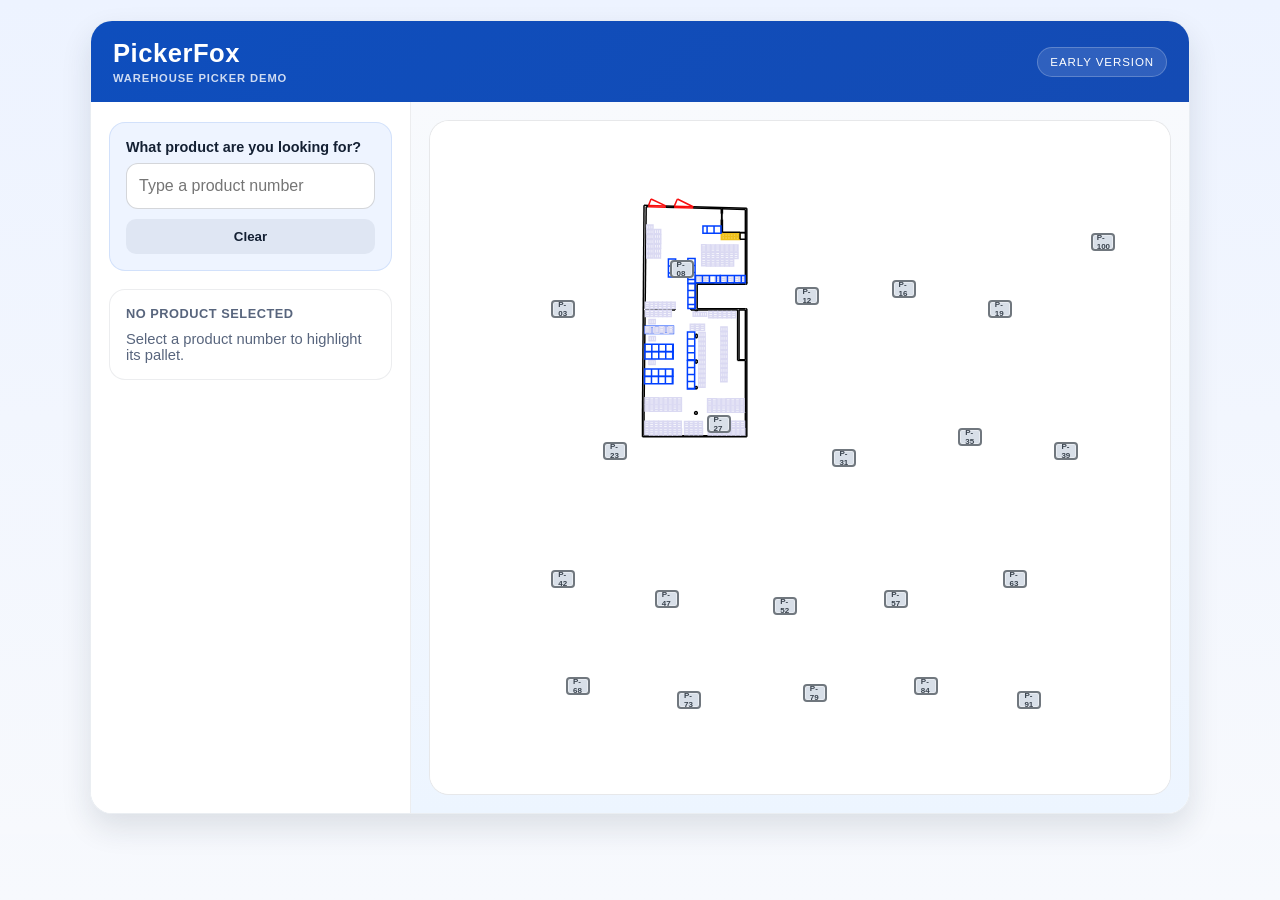
==== index.html @ 4b5cae8e "Create a simple responsive PickerFox warehouse picker demo app with a product lookup and red-highlig" ====
<!DOCTYPE html>
<html lang="en">
  <head>
    <meta charset="UTF-8" />
    <meta name="viewport" content="width=device-width, initial-scale=1.0" />
    <title>PickerFox Demo</title>
    <style>
      :root {
        --bg: #f3f6fb;
        --panel: #ffffff;
        --panel-soft: #eef4ff;
        --text: #142033;
        --muted: #58657d;
        --primary: #0f5bd8;
        --primary-soft: rgba(15, 91, 216, 0.12);
        --danger: #e53935;
        --danger-soft: rgba(229, 57, 53, 0.16);
        --neutral: #dfe6f3;
        --shadow: 0 14px 30px rgba(28, 39, 58, 0.12);
      }

      * { box-sizing: border-box; }

      html, body {
        margin: 0;
        min-height: 100%;
        font-family: Arial, Helvetica, sans-serif;
        background: linear-gradient(180deg, #edf3ff 0%, #f7f9fd 100%);
        color: var(--text);
      }

      body {
        display: flex;
        justify-content: center;
        padding: 20px;
      }

      .app {
        width: min(1100px, 100%);
        background: rgba(255,255,255,0.75);
        backdrop-filter: blur(6px);
        border: 1px solid rgba(21, 49, 87, 0.08);
        border-radius: 22px;
        box-shadow: var(--shadow);
        overflow: hidden;
      }

      .topbar {
        display: flex;
        justify-content: space-between;
        align-items: center;
        gap: 16px;
        padding: 18px 22px;
        background: linear-gradient(135deg, #0e4ebd 0%, #144bb4 100%);
        color: #fff;
      }

      .brand {
        font-size: clamp(1.15rem, 2vw, 1.8rem);
        font-weight: 700;
        letter-spacing: 0.02em;
      }

      .brand small {
        display: block;
        font-size: 0.7rem;
        color: rgba(255,255,255,0.8);
        letter-spacing: 0.08em;
        text-transform: uppercase;
        margin-top: 4px;
      }

      .demo-label {
        padding: 8px 12px;
        border-radius: 999px;
        background: rgba(255,255,255,0.12);
        border: 1px solid rgba(255,255,255,0.22);
        font-size: 0.72rem;
        letter-spacing: 0.08em;
        text-transform: uppercase;
      }

      .content {
        display: grid;
        grid-template-columns: 320px minmax(0, 1fr);
      }

      .sidebar {
        background: var(--panel);
        padding: 20px 18px;
        border-right: 1px solid rgba(20, 32, 51, 0.08);
      }

      .search-card {
        background: var(--panel-soft);
        border: 1px solid rgba(15, 91, 216, 0.12);
        border-radius: 16px;
        padding: 16px;
      }

      label {
        display: block;
        font-size: 0.9rem;
        font-weight: 700;
        margin-bottom: 8px;
        color: var(--text);
      }

      .input-wrap {
        display: flex;
        flex-direction: column;
        gap: 10px;
      }

      input, select {
        width: 100%;
        min-height: 46px;
        border-radius: 12px;
        border: 1px solid rgba(20, 32, 51, 0.18);
        padding: 10px 12px;
        font-size: 1rem;
        color: var(--text);
        background: #fff;
      }

      input:focus, select:focus {
        outline: 3px solid rgba(15, 91, 216, 0.18);
        border-color: var(--primary);
      }

      .clear-btn {
        appearance: none;
        border: none;
        background: var(--neutral);
        color: var(--text);
        padding: 10px 14px;
        font-weight: 700;
        border-radius: 10px;
        cursor: pointer;
      }

      .result-card {
        margin-top: 18px;
        background: var(--panel);
        border: 1px solid rgba(20, 32, 51, 0.08);
        border-radius: 16px;
        padding: 16px;
      }

      .status {
        font-size: 0.8rem;
        font-weight: 700;
        color: var(--muted);
        letter-spacing: 0.04em;
        text-transform: uppercase;
      }

      .result {
        margin-top: 10px;
        display: grid;
        gap: 8px;
      }

      .result strong {
        font-size: 1.5rem;
      }

      .result .meta {
        color: var(--muted);
        font-size: 0.92rem;
      }

      .result.not-found {
        background: var(--danger-soft);
        border: 1px solid rgba(229,57,53,0.18);
        border-radius: 12px;
        padding: 12px 14px;
      }

      .map-panel {
        background: linear-gradient(180deg, #f8fafd 0%, #edf5ff 100%);
        padding: 18px;
      }

      .map-shell {
        position: relative;
        width: 100%;
        height: min(75vh, 760px);
        border-radius: 20px;
        overflow: hidden;
        border: 1px solid rgba(20, 32, 51, 0.1);
        background: #fff;
      }

      .map-shell img {
        display: block;
        width: 100%;
        height: 100%;
        object-fit: contain;
        background: #fff;
      }

      .pallet-layer {
        position: absolute;
        inset: 0;
      }

      .pallet {
        position: absolute;
        width: 24px;
        height: 18px;
        border-radius: 4px;
        border: 2px solid rgba(44, 50, 58, 0.6);
        background: #d8dfe8;
        transform: translate(-50%, -50%);
        box-shadow: inset 0 0 0 1px rgba(255,255,255,0.4);
        transition: transform 0.15s ease, background 0.15s ease, box-shadow 0.15s ease;
      }

      .pallet::after {
        content: attr(data-code);
        position: absolute;
        left: 50%;
        top: 50%;
        transform: translate(-50%, -50%);
        font-size: 8px;
        font-weight: 700;
        color: rgba(18, 27, 39, 0.8);
      }

      .pallet.selected {
        background: var(--danger);
        border-color: rgba(102, 14, 13, 0.9);
        box-shadow: 0 0 0 5px rgba(229,57,53,0.18), 0 0 18px rgba(229,57,53,0.56);
        transform: translate(-50%, -50%) scale(1.22);
      }

      .pallet.selected::after {
        color: #fff;
      }

      @media (max-width: 820px) {
        .content {
          grid-template-columns: 1fr;
        }

        .sidebar {
          border-right: none;
          border-bottom: 1px solid rgba(20, 32, 51, 0.08);
        }

        .map-shell {
          height: 62vh;
        }
      }
    </style>
  </head>
  <body>
    <div class="app">
      <div class="topbar">
        <div class="brand">
          PickerFox
          <small>Warehouse picker demo</small>
        </div>
        <div class="demo-label">Early version</div>
      </div>

      <div class="content">
        <aside class="sidebar">
          <div class="search-card">
            <label for="productInput">What product are you looking for?</label>
            <div class="input-wrap">
              <input
                id="productInput"
                type="number"
                min="0"
                max="100"
                step="1"
                placeholder="Type a product number"
                list="productOptions"
              />
              <datalist id="productOptions"></datalist>
              <button class="clear-btn" id="clearBtn" type="button">Clear</button>
            </div>
          </div>

          <div class="result-card">
            <div id="status" class="status">No product selected</div>
            <div id="result" class="result">
              <div class="meta">Select a product number to highlight its pallet.</div>
            </div>
          </div>
        </aside>

        <main class="map-panel">
          <div class="map-shell">
            <img src="./floorplan_racks_pallets.svg" alt="Warehouse floorplan" />
            <div id="palletLayer" class="pallet-layer" aria-live="polite"></div>
          </div>
        </main>
      </div>
    </div>

    <script>
      const maxProductNumber = 100;
      const productMap = [
        { product: 3, pallet: 'P-03', x: 18, y: 28 },
        { product: 8, pallet: 'P-08', x: 34, y: 22 },
        { product: 12, pallet: 'P-12', x: 51, y: 26 },
        { product: 16, pallet: 'P-16', x: 64, y: 25 },
        { product: 19, pallet: 'P-19', x: 77, y: 28 },
        { product: 23, pallet: 'P-23', x: 25, y: 49 },
        { product: 27, pallet: 'P-27', x: 39, y: 45 },
        { product: 31, pallet: 'P-31', x: 56, y: 50 },
        { product: 35, pallet: 'P-35', x: 73, y: 47 },
        { product: 39, pallet: 'P-39', x: 86, y: 49 },
        { product: 42, pallet: 'P-42', x: 18, y: 68 },
        { product: 47, pallet: 'P-47', x: 32, y: 71 },
        { product: 52, pallet: 'P-52', x: 48, y: 72 },
        { product: 57, pallet: 'P-57', x: 63, y: 71 },
        { product: 63, pallet: 'P-63', x: 79, y: 68 },
        { product: 68, pallet: 'P-68', x: 20, y: 84 },
        { product: 73, pallet: 'P-73', x: 35, y: 86 },
        { product: 79, pallet: 'P-79', x: 52, y: 85 },
        { product: 84, pallet: 'P-84', x: 67, y: 84 },
        { product: 91, pallet: 'P-91', x: 81, y: 86 },
        { product: 100, pallet: 'P-100', x: 91, y: 18 }
      ];

      const productLookup = new Map(productMap.map(item => [item.product, item]));

      const input = document.getElementById('productInput');
      const datalist = document.getElementById('productOptions');
      const result = document.getElementById('result');
      const status = document.getElementById('status');
      const palletLayer = document.getElementById('palletLayer');
      const clearBtn = document.getElementById('clearBtn');

      function buildDatalist() {
        for (let i = 0; i <= maxProductNumber; i++) {
          const option = document.createElement('option');
          option.value = String(i);
          datalist.appendChild(option);
        }
      }

      function createPalletMarkers() {
        productMap.forEach((entry) => {
          const marker = document.createElement('div');
          marker.className = 'pallet';
          marker.dataset.code = entry.pallet;
          marker.style.left = `${entry.x}%`;
          marker.style.top = `${entry.y}%`;
          marker.dataset.product = String(entry.product);
          marker.title = `Product ${entry.product} / Pallet ${entry.pallet}`;
          palletLayer.appendChild(marker);
        });
      }

      function setSelection(productNumber) {
        const markers = [...document.querySelectorAll('.pallet')];
        const selected = markers.find((marker) => Number(marker.dataset.product) === Number(productNumber));

        markers.forEach((marker) => marker.classList.remove('selected'));

        if (!selected) {
          status.textContent = 'No match found';
          result.className = 'result not-found';
          result.innerHTML = `
            <div><strong>Product ${productNumber}</strong></div>
            <div class="meta">No pallet is assigned to this product in the demo.</div>
          `;
          return;
        }

        selected.classList.add('selected');

        const item = productLookup.get(Number(productNumber));
        status.textContent = 'Product found';
        result.className = 'result';
        result.innerHTML = `
          <div><strong>${item.product}</strong></div>
          <div class="meta">Pallet: ${item.pallet}</div>
          <div class="meta">Location: highlighted on the floorplan</div>
        `;
      }

      function handleSearch() {
        const value = Number(input.value);
        if (!Number.isInteger(value) || value < 0 || value > maxProductNumber) {
          status.textContent = 'No product selected';
          result.className = 'result';
          result.innerHTML = '<div class="meta">Select a product number to highlight its pallet.</div>';
          return;
        }
        setSelection(value);
      }

      input.addEventListener('change', handleSearch);
      input.addEventListener('input', () => {
        if (input.value === '') {
          status.textContent = 'No product selected';
          result.className = 'result';
          result.innerHTML = '<div class="meta">Select a product number to highlight its pallet.</div>';
          document.querySelectorAll('.pallet').forEach((el) => el.classList.remove('selected'));
        }
      });

      clearBtn.addEventListener('click', () => {
        input.value = '';
        document.querySelectorAll('.pallet').forEach((el) => el.classList.remove('selected'));
        status.textContent = 'No product selected';
        result.className = 'result';
        result.innerHTML = '<div class="meta">Select a product number to highlight its pallet.</div>';
      });

      buildDatalist();
      createPalletMarkers();
    </script>
  </body>
</html>
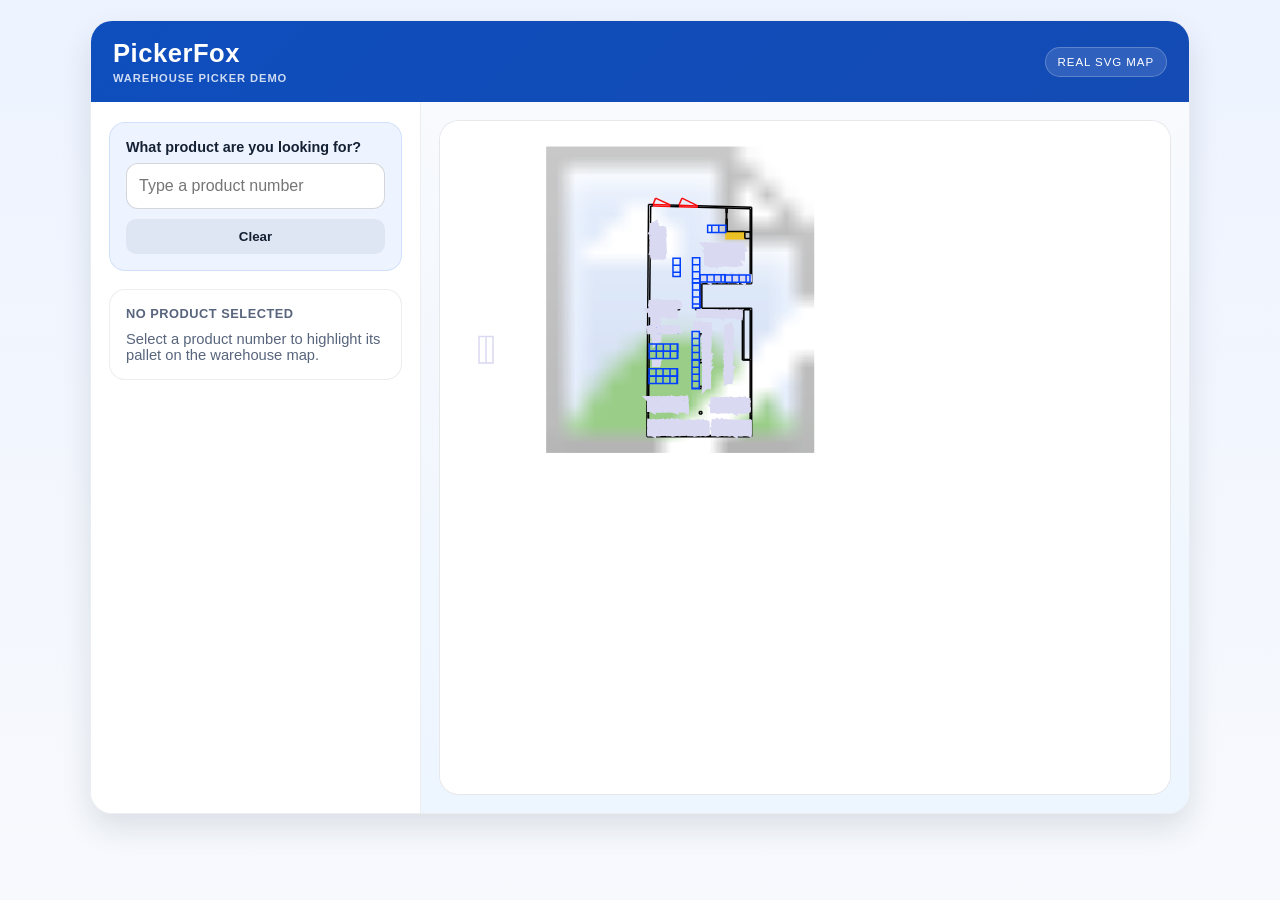
==== commit f72e2f2d: "Improve PickerFox demo to highlight actual SVG pallet objects instead of fake overlay markers" ====
--- a/index.html
+++ b/index.html
@@ -82,7 +82,7 @@
 
       .content {
         display: grid;
-        grid-template-columns: 320px minmax(0, 1fr);
+        grid-template-columns: 330px minmax(0, 1fr);
       }
 
       .sidebar {
@@ -192,51 +192,17 @@
         background: #fff;
       }
 
-      .map-shell img {
+      #warehouseSvg {
         display: block;
         width: 100%;
         height: 100%;
-        object-fit: contain;
         background: #fff;
       }
 
-      .pallet-layer {
-        position: absolute;
-        inset: 0;
-      }
-
-      .pallet {
-        position: absolute;
-        width: 24px;
-        height: 18px;
-        border-radius: 4px;
-        border: 2px solid rgba(44, 50, 58, 0.6);
-        background: #d8dfe8;
-        transform: translate(-50%, -50%);
-        box-shadow: inset 0 0 0 1px rgba(255,255,255,0.4);
-        transition: transform 0.15s ease, background 0.15s ease, box-shadow 0.15s ease;
-      }
-
-      .pallet::after {
-        content: attr(data-code);
-        position: absolute;
-        left: 50%;
-        top: 50%;
-        transform: translate(-50%, -50%);
-        font-size: 8px;
-        font-weight: 700;
-        color: rgba(18, 27, 39, 0.8);
-      }
-
-      .pallet.selected {
-        background: var(--danger);
-        border-color: rgba(102, 14, 13, 0.9);
-        box-shadow: 0 0 0 5px rgba(229,57,53,0.18), 0 0 18px rgba(229,57,53,0.56);
-        transform: translate(-50%, -50%) scale(1.22);
-      }
-
-      .pallet.selected::after {
-        color: #fff;
+      .map-shell svg {
+        display: block;
+        width: 100%;
+        height: 100%;
       }
 
       @media (max-width: 820px) {
@@ -262,7 +228,7 @@
           PickerFox
           <small>Warehouse picker demo</small>
         </div>
-        <div class="demo-label">Early version</div>
+        <div class="demo-label">Real SVG map</div>
       </div>
 
       <div class="content">
@@ -273,7 +239,7 @@
               <input
                 id="productInput"
                 type="number"
-                min="0"
+                min="1"
                 max="100"
                 step="1"
                 placeholder="Type a product number"
@@ -287,83 +253,88 @@
           <div class="result-card">
             <div id="status" class="status">No product selected</div>
             <div id="result" class="result">
-              <div class="meta">Select a product number to highlight its pallet.</div>
+              <div class="meta">Select a product number to highlight its pallet on the warehouse map.</div>
             </div>
           </div>
         </aside>
 
         <main class="map-panel">
           <div class="map-shell">
-            <img src="./floorplan_racks_pallets.svg" alt="Warehouse floorplan" />
-            <div id="palletLayer" class="pallet-layer" aria-live="polite"></div>
+            <object id="warehouseSvg" data="./floorplan_racks_pallets.svg" type="image/svg+xml" title="Warehouse floorplan"></object>
           </div>
         </main>
       </div>
     </div>
 
     <script>
-      const maxProductNumber = 100;
-      const productMap = [
-        { product: 3, pallet: 'P-03', x: 18, y: 28 },
-        { product: 8, pallet: 'P-08', x: 34, y: 22 },
-        { product: 12, pallet: 'P-12', x: 51, y: 26 },
-        { product: 16, pallet: 'P-16', x: 64, y: 25 },
-        { product: 19, pallet: 'P-19', x: 77, y: 28 },
-        { product: 23, pallet: 'P-23', x: 25, y: 49 },
-        { product: 27, pallet: 'P-27', x: 39, y: 45 },
-        { product: 31, pallet: 'P-31', x: 56, y: 50 },
-        { product: 35, pallet: 'P-35', x: 73, y: 47 },
-        { product: 39, pallet: 'P-39', x: 86, y: 49 },
-        { product: 42, pallet: 'P-42', x: 18, y: 68 },
-        { product: 47, pallet: 'P-47', x: 32, y: 71 },
-        { product: 52, pallet: 'P-52', x: 48, y: 72 },
-        { product: 57, pallet: 'P-57', x: 63, y: 71 },
-        { product: 63, pallet: 'P-63', x: 79, y: 68 },
-        { product: 68, pallet: 'P-68', x: 20, y: 84 },
-        { product: 73, pallet: 'P-73', x: 35, y: 86 },
-        { product: 79, pallet: 'P-79', x: 52, y: 85 },
-        { product: 84, pallet: 'P-84', x: 67, y: 84 },
-        { product: 91, pallet: 'P-91', x: 81, y: 86 },
-        { product: 100, pallet: 'P-100', x: 91, y: 18 }
-      ];
-
-      const productLookup = new Map(productMap.map(item => [item.product, item]));
-
+      const svgNS = 'http://www.w3.org/2000/svg';
       const input = document.getElementById('productInput');
       const datalist = document.getElementById('productOptions');
       const result = document.getElementById('result');
       const status = document.getElementById('status');
-      const palletLayer = document.getElementById('palletLayer');
       const clearBtn = document.getElementById('clearBtn');
+      const warehouseSvg = document.getElementById('warehouseSvg');
+
+      const catalog = [
+        { product: 3, sku: 'SKU-003', location: 'A-03' },
+        { product: 8, sku: 'SKU-008', location: 'A-08' },
+        { product: 12, sku: 'SKU-012', location: 'B-12' },
+        { product: 16, sku: 'SKU-016', location: 'B-16' },
+        { product: 19, sku: 'SKU-019', location: 'C-19' },
+        { product: 23, sku: 'SKU-023', location: 'C-23' },
+        { product: 27, sku: 'SKU-027', location: 'D-27' },
+        { product: 31, sku: 'SKU-031', location: 'D-31' },
+        { product: 35, sku: 'SKU-035', location: 'E-35' },
+        { product: 39, sku: 'SKU-039', location: 'E-39' },
+        { product: 42, sku: 'SKU-042', location: 'F-42' },
+        { product: 47, sku: 'SKU-047', location: 'F-47' },
+        { product: 52, sku: 'SKU-052', location: 'G-52' },
+        { product: 57, sku: 'SKU-057', location: 'G-57' },
+        { product: 63, sku: 'SKU-063', location: 'H-63' },
+        { product: 68, sku: 'SKU-068', location: 'H-68' },
+        { product: 73, sku: 'SKU-073', location: 'I-73' },
+        { product: 79, sku: 'SKU-079', location: 'I-79' },
+        { product: 84, sku: 'SKU-084', location: 'J-84' },
+        { product: 91, sku: 'SKU-091', location: 'J-91' }
+      ];
+
+      const productLookup = new Map(catalog.map(item => [item.product, item]));
+      let palletGroups = [];
 
       function buildDatalist() {
-        for (let i = 0; i <= maxProductNumber; i++) {
+        datalist.innerHTML = '';
+        for (let i = 1; i <= 100; i += 1) {
           const option = document.createElement('option');
           option.value = String(i);
           datalist.appendChild(option);
         }
       }
 
-      function createPalletMarkers() {
-        productMap.forEach((entry) => {
-          const marker = document.createElement('div');
-          marker.className = 'pallet';
-          marker.dataset.code = entry.pallet;
-          marker.style.left = `${entry.x}%`;
-          marker.style.top = `${entry.y}%`;
-          marker.dataset.product = String(entry.product);
-          marker.title = `Product ${entry.product} / Pallet ${entry.pallet}`;
-          palletLayer.appendChild(marker);
+      function resetSelectionVisuals() {
+        palletGroups.forEach((group) => {
+          const label = group.querySelector('text[data-pickerfox-label]');
+
+          group.style.filter = '';
+          group.style.opacity = '1';
+          group.setAttribute('stroke', group.dataset.originalStroke || '#dad9f2');
+          group.setAttribute('stroke-width', group.dataset.originalStrokeWidth || '1.5');
+          group.setAttribute('fill', group.dataset.originalFill || 'none');
+
+          if (label) {
+            label.setAttribute('fill', '#2e3a4f');
+            label.setAttribute('font-size', '0.28');
+          }
         });
       }
 
-      function setSelection(productNumber) {
-        const markers = [...document.querySelectorAll('.pallet')];
-        const selected = markers.find((marker) => Number(marker.dataset.product) === Number(productNumber));
-
-        markers.forEach((marker) => marker.classList.remove('selected'));
-
-        if (!selected) {
+      function setSelectedProduct(productNumber) {
+        const selectedGroup = palletGroups.find(
+          (group) => Number(group.dataset.pickerfoxProduct) === Number(productNumber)
+        );
+
+        resetSelectionVisuals();
+
+        if (!selectedGroup) {
           status.textContent = 'No match found';
           result.className = 'result not-found';
           result.innerHTML = `
@@ -373,49 +344,107 @@
           return;
         }
 
-        selected.classList.add('selected');
-
         const item = productLookup.get(Number(productNumber));
+
+        palletGroups.forEach((group) => {
+          const isMatch = group === selectedGroup;
+          const label = group.querySelector('text[data-pickerfox-label]');
+
+          group.style.filter = isMatch ? 'drop-shadow(0 0 12px rgba(229,57,53,0.85)) saturate(1.4)' : 'grayscale(0.2) opacity(0.4)';
+          group.style.opacity = isMatch ? '1' : '0.4';
+          group.setAttribute('stroke', isMatch ? '#d62828' : (group.dataset.originalStroke || '#dad9f2'));
+          group.setAttribute('stroke-width', isMatch ? '3' : (group.dataset.originalStrokeWidth || '1.5'));
+          group.setAttribute('fill', isMatch ? 'rgba(229,57,53,0.42)' : (group.dataset.originalFill || 'none'));
+
+          if (label) {
+            label.setAttribute('fill', isMatch ? '#ffffff' : '#2e3a4f');
+            label.setAttribute('font-size', isMatch ? '0.3' : '0.28');
+          }
+        });
+
         status.textContent = 'Product found';
         result.className = 'result';
         result.innerHTML = `
           <div><strong>${item.product}</strong></div>
-          <div class="meta">Pallet: ${item.pallet}</div>
-          <div class="meta">Location: highlighted on the floorplan</div>
+          <div class="meta">SKU: ${item.sku}</div>
+          <div class="meta">Location: ${item.location}</div>
+          <div class="meta">Pallet highlighted on the warehouse floorplan.</div>
         `;
+      }
+
+      function attachProductData() {
+        const svgDoc = warehouseSvg.contentDocument;
+        if (!svgDoc) return;
+
+        const groups = Array.from(svgDoc.querySelectorAll('g[data-symbol="pallet"]'));
+
+        groups.forEach((group, index) => {
+          const item = catalog[index % catalog.length];
+
+          group.dataset.pickerfoxProduct = String(item.product);
+          group.dataset.pickerfoxSku = item.sku;
+          group.dataset.pickerfoxLocation = item.location;
+          group.dataset.originalStroke = group.getAttribute('stroke') || '#dad9f2';
+          group.dataset.originalStrokeWidth = group.getAttribute('stroke-width') || '1.5';
+          group.dataset.originalFill = group.getAttribute('fill') || 'none';
+
+          const existingLabel = group.querySelector('text[data-pickerfox-label]');
+          if (existingLabel) existingLabel.remove();
+
+          const text = document.createElementNS(svgNS, 'text');
+          text.setAttribute('data-pickerfox-label', 'true');
+          text.setAttribute('x', '0.6');
+          text.setAttribute('y', '0.48');
+          text.setAttribute('text-anchor', 'middle');
+          text.setAttribute('font-size', '0.28');
+          text.setAttribute('font-family', 'Arial, sans-serif');
+          text.setAttribute('font-weight', '700');
+          text.setAttribute('fill', '#2e3a4f');
+          text.textContent = String(item.product);
+          group.appendChild(text);
+        });
+
+        palletGroups = groups;
       }
 
       function handleSearch() {
         const value = Number(input.value);
-        if (!Number.isInteger(value) || value < 0 || value > maxProductNumber) {
+
+        if (!Number.isInteger(value) || value < 1 || value > 100) {
           status.textContent = 'No product selected';
           result.className = 'result';
-          result.innerHTML = '<div class="meta">Select a product number to highlight its pallet.</div>';
+          result.innerHTML = '<div class="meta">Select a product number to highlight its pallet on the map.</div>';
+          resetSelectionVisuals();
           return;
         }
-        setSelection(value);
-      }
+
+        setSelectedProduct(value);
+      }
+
+      warehouseSvg.addEventListener('load', () => {
+        attachProductData();
+        buildDatalist();
+      });
 
       input.addEventListener('change', handleSearch);
       input.addEventListener('input', () => {
         if (input.value === '') {
           status.textContent = 'No product selected';
           result.className = 'result';
-          result.innerHTML = '<div class="meta">Select a product number to highlight its pallet.</div>';
-          document.querySelectorAll('.pallet').forEach((el) => el.classList.remove('selected'));
+          result.innerHTML = '<div class="meta">Select a product number to highlight its pallet on the map.</div>';
+          resetSelectionVisuals();
         }
       });
 
       clearBtn.addEventListener('click', () => {
         input.value = '';
-        document.querySelectorAll('.pallet').forEach((el) => el.classList.remove('selected'));
+        resetSelectionVisuals();
         status.textContent = 'No product selected';
         result.className = 'result';
-        result.innerHTML = '<div class="meta">Select a product number to highlight its pallet.</div>';
+        result.innerHTML = '<div class="meta">Select a product number to highlight its pallet on the map.</div>';
       });
 
       buildDatalist();
-      createPalletMarkers();
     </script>
   </body>
 </html>
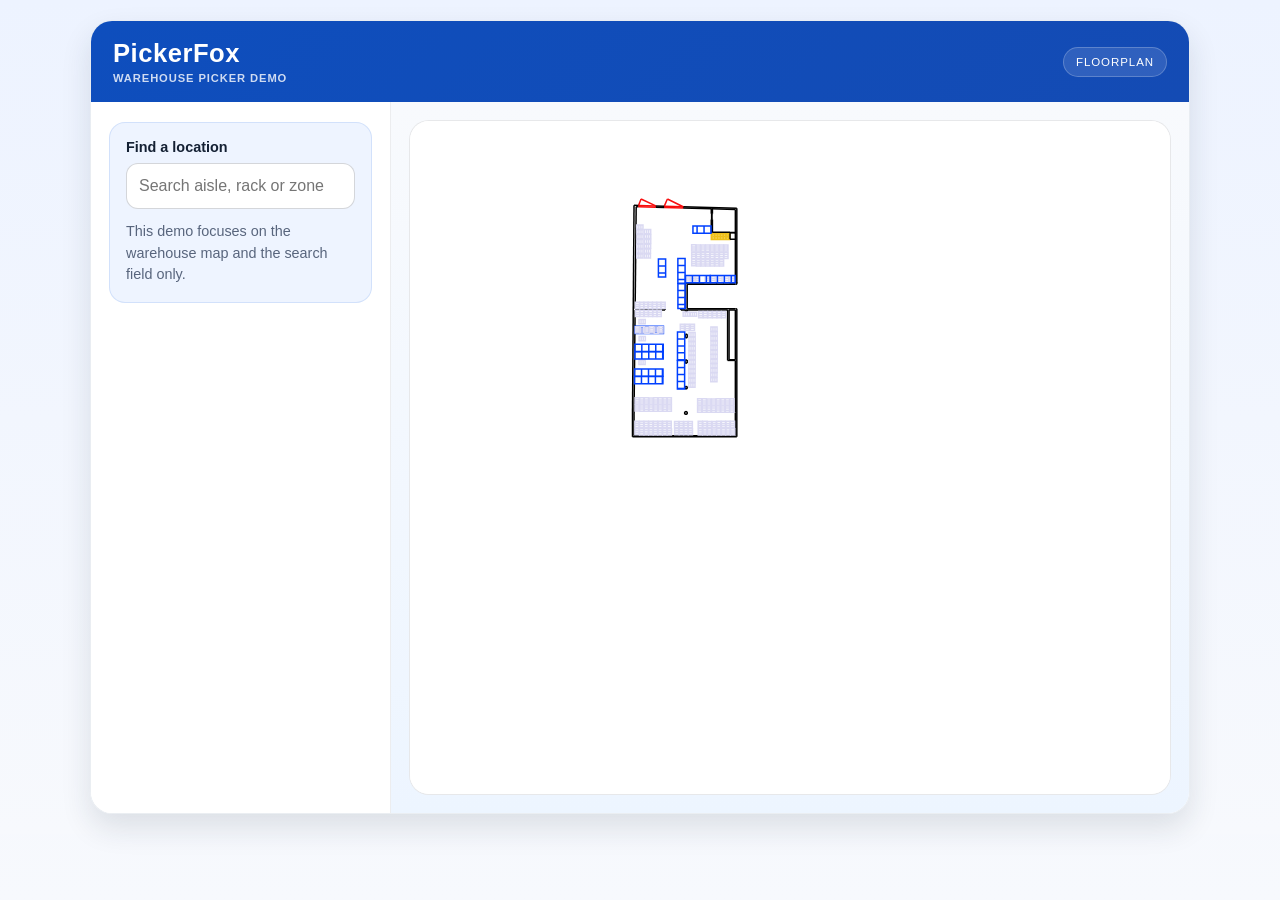
==== commit dcf029a3: "Revert demo to a plain floorplan + search field without product overlays" ====
--- a/index.html
+++ b/index.html
@@ -12,9 +12,7 @@
         --text: #142033;
         --muted: #58657d;
         --primary: #0f5bd8;
-        --primary-soft: rgba(15, 91, 216, 0.12);
         --danger: #e53935;
-        --danger-soft: rgba(229, 57, 53, 0.16);
         --neutral: #dfe6f3;
         --shadow: 0 14px 30px rgba(28, 39, 58, 0.12);
       }
@@ -82,7 +80,7 @@
 
       .content {
         display: grid;
-        grid-template-columns: 330px minmax(0, 1fr);
+        grid-template-columns: 300px minmax(0, 1fr);
       }
 
       .sidebar {
@@ -106,13 +104,7 @@
         color: var(--text);
       }
 
-      .input-wrap {
-        display: flex;
-        flex-direction: column;
-        gap: 10px;
-      }
-
-      input, select {
+      input {
         width: 100%;
         min-height: 46px;
         border-radius: 12px;
@@ -123,58 +115,9 @@
         background: #fff;
       }
 
-      input:focus, select:focus {
+      input:focus {
         outline: 3px solid rgba(15, 91, 216, 0.18);
         border-color: var(--primary);
-      }
-
-      .clear-btn {
-        appearance: none;
-        border: none;
-        background: var(--neutral);
-        color: var(--text);
-        padding: 10px 14px;
-        font-weight: 700;
-        border-radius: 10px;
-        cursor: pointer;
-      }
-
-      .result-card {
-        margin-top: 18px;
-        background: var(--panel);
-        border: 1px solid rgba(20, 32, 51, 0.08);
-        border-radius: 16px;
-        padding: 16px;
-      }
-
-      .status {
-        font-size: 0.8rem;
-        font-weight: 700;
-        color: var(--muted);
-        letter-spacing: 0.04em;
-        text-transform: uppercase;
-      }
-
-      .result {
-        margin-top: 10px;
-        display: grid;
-        gap: 8px;
-      }
-
-      .result strong {
-        font-size: 1.5rem;
-      }
-
-      .result .meta {
-        color: var(--muted);
-        font-size: 0.92rem;
-      }
-
-      .result.not-found {
-        background: var(--danger-soft);
-        border: 1px solid rgba(229,57,53,0.18);
-        border-radius: 12px;
-        padding: 12px 14px;
       }
 
       .map-panel {
@@ -192,17 +135,19 @@
         background: #fff;
       }
 
-      #warehouseSvg {
+      .map-shell img {
         display: block;
         width: 100%;
         height: 100%;
+        object-fit: contain;
         background: #fff;
       }
 
-      .map-shell svg {
-        display: block;
-        width: 100%;
-        height: 100%;
+      .search-hint {
+        margin-top: 12px;
+        color: var(--muted);
+        font-size: 0.9rem;
+        line-height: 1.5;
       }
 
       @media (max-width: 820px) {
@@ -228,223 +173,35 @@
           PickerFox
           <small>Warehouse picker demo</small>
         </div>
-        <div class="demo-label">Real SVG map</div>
+        <div class="demo-label">Floorplan</div>
       </div>
 
       <div class="content">
         <aside class="sidebar">
           <div class="search-card">
-            <label for="productInput">What product are you looking for?</label>
-            <div class="input-wrap">
-              <input
-                id="productInput"
-                type="number"
-                min="1"
-                max="100"
-                step="1"
-                placeholder="Type a product number"
-                list="productOptions"
-              />
-              <datalist id="productOptions"></datalist>
-              <button class="clear-btn" id="clearBtn" type="button">Clear</button>
-            </div>
-          </div>
-
-          <div class="result-card">
-            <div id="status" class="status">No product selected</div>
-            <div id="result" class="result">
-              <div class="meta">Select a product number to highlight its pallet on the warehouse map.</div>
+            <label for="searchInput">Find a location</label>
+            <input id="searchInput" type="text" placeholder="Search aisle, rack or zone" />
+            <div class="search-hint">
+              This demo focuses on the warehouse map and the search field only.
             </div>
           </div>
         </aside>
 
         <main class="map-panel">
           <div class="map-shell">
-            <object id="warehouseSvg" data="./floorplan_racks_pallets.svg" type="image/svg+xml" title="Warehouse floorplan"></object>
+            <img src="./floorplan_racks_pallets.svg" alt="Warehouse floorplan" />
           </div>
         </main>
       </div>
     </div>
 
     <script>
-      const svgNS = 'http://www.w3.org/2000/svg';
-      const input = document.getElementById('productInput');
-      const datalist = document.getElementById('productOptions');
-      const result = document.getElementById('result');
-      const status = document.getElementById('status');
-      const clearBtn = document.getElementById('clearBtn');
-      const warehouseSvg = document.getElementById('warehouseSvg');
-
-      const catalog = [
-        { product: 3, sku: 'SKU-003', location: 'A-03' },
-        { product: 8, sku: 'SKU-008', location: 'A-08' },
-        { product: 12, sku: 'SKU-012', location: 'B-12' },
-        { product: 16, sku: 'SKU-016', location: 'B-16' },
-        { product: 19, sku: 'SKU-019', location: 'C-19' },
-        { product: 23, sku: 'SKU-023', location: 'C-23' },
-        { product: 27, sku: 'SKU-027', location: 'D-27' },
-        { product: 31, sku: 'SKU-031', location: 'D-31' },
-        { product: 35, sku: 'SKU-035', location: 'E-35' },
-        { product: 39, sku: 'SKU-039', location: 'E-39' },
-        { product: 42, sku: 'SKU-042', location: 'F-42' },
-        { product: 47, sku: 'SKU-047', location: 'F-47' },
-        { product: 52, sku: 'SKU-052', location: 'G-52' },
-        { product: 57, sku: 'SKU-057', location: 'G-57' },
-        { product: 63, sku: 'SKU-063', location: 'H-63' },
-        { product: 68, sku: 'SKU-068', location: 'H-68' },
-        { product: 73, sku: 'SKU-073', location: 'I-73' },
-        { product: 79, sku: 'SKU-079', location: 'I-79' },
-        { product: 84, sku: 'SKU-084', location: 'J-84' },
-        { product: 91, sku: 'SKU-091', location: 'J-91' }
-      ];
-
-      const productLookup = new Map(catalog.map(item => [item.product, item]));
-      let palletGroups = [];
-
-      function buildDatalist() {
-        datalist.innerHTML = '';
-        for (let i = 1; i <= 100; i += 1) {
-          const option = document.createElement('option');
-          option.value = String(i);
-          datalist.appendChild(option);
-        }
-      }
-
-      function resetSelectionVisuals() {
-        palletGroups.forEach((group) => {
-          const label = group.querySelector('text[data-pickerfox-label]');
-
-          group.style.filter = '';
-          group.style.opacity = '1';
-          group.setAttribute('stroke', group.dataset.originalStroke || '#dad9f2');
-          group.setAttribute('stroke-width', group.dataset.originalStrokeWidth || '1.5');
-          group.setAttribute('fill', group.dataset.originalFill || 'none');
-
-          if (label) {
-            label.setAttribute('fill', '#2e3a4f');
-            label.setAttribute('font-size', '0.28');
-          }
-        });
-      }
-
-      function setSelectedProduct(productNumber) {
-        const selectedGroup = palletGroups.find(
-          (group) => Number(group.dataset.pickerfoxProduct) === Number(productNumber)
-        );
-
-        resetSelectionVisuals();
-
-        if (!selectedGroup) {
-          status.textContent = 'No match found';
-          result.className = 'result not-found';
-          result.innerHTML = `
-            <div><strong>Product ${productNumber}</strong></div>
-            <div class="meta">No pallet is assigned to this product in the demo.</div>
-          `;
-          return;
-        }
-
-        const item = productLookup.get(Number(productNumber));
-
-        palletGroups.forEach((group) => {
-          const isMatch = group === selectedGroup;
-          const label = group.querySelector('text[data-pickerfox-label]');
-
-          group.style.filter = isMatch ? 'drop-shadow(0 0 12px rgba(229,57,53,0.85)) saturate(1.4)' : 'grayscale(0.2) opacity(0.4)';
-          group.style.opacity = isMatch ? '1' : '0.4';
-          group.setAttribute('stroke', isMatch ? '#d62828' : (group.dataset.originalStroke || '#dad9f2'));
-          group.setAttribute('stroke-width', isMatch ? '3' : (group.dataset.originalStrokeWidth || '1.5'));
-          group.setAttribute('fill', isMatch ? 'rgba(229,57,53,0.42)' : (group.dataset.originalFill || 'none'));
-
-          if (label) {
-            label.setAttribute('fill', isMatch ? '#ffffff' : '#2e3a4f');
-            label.setAttribute('font-size', isMatch ? '0.3' : '0.28');
-          }
-        });
-
-        status.textContent = 'Product found';
-        result.className = 'result';
-        result.innerHTML = `
-          <div><strong>${item.product}</strong></div>
-          <div class="meta">SKU: ${item.sku}</div>
-          <div class="meta">Location: ${item.location}</div>
-          <div class="meta">Pallet highlighted on the warehouse floorplan.</div>
-        `;
-      }
-
-      function attachProductData() {
-        const svgDoc = warehouseSvg.contentDocument;
-        if (!svgDoc) return;
-
-        const groups = Array.from(svgDoc.querySelectorAll('g[data-symbol="pallet"]'));
-
-        groups.forEach((group, index) => {
-          const item = catalog[index % catalog.length];
-
-          group.dataset.pickerfoxProduct = String(item.product);
-          group.dataset.pickerfoxSku = item.sku;
-          group.dataset.pickerfoxLocation = item.location;
-          group.dataset.originalStroke = group.getAttribute('stroke') || '#dad9f2';
-          group.dataset.originalStrokeWidth = group.getAttribute('stroke-width') || '1.5';
-          group.dataset.originalFill = group.getAttribute('fill') || 'none';
-
-          const existingLabel = group.querySelector('text[data-pickerfox-label]');
-          if (existingLabel) existingLabel.remove();
-
-          const text = document.createElementNS(svgNS, 'text');
-          text.setAttribute('data-pickerfox-label', 'true');
-          text.setAttribute('x', '0.6');
-          text.setAttribute('y', '0.48');
-          text.setAttribute('text-anchor', 'middle');
-          text.setAttribute('font-size', '0.28');
-          text.setAttribute('font-family', 'Arial, sans-serif');
-          text.setAttribute('font-weight', '700');
-          text.setAttribute('fill', '#2e3a4f');
-          text.textContent = String(item.product);
-          group.appendChild(text);
-        });
-
-        palletGroups = groups;
-      }
-
-      function handleSearch() {
-        const value = Number(input.value);
-
-        if (!Number.isInteger(value) || value < 1 || value > 100) {
-          status.textContent = 'No product selected';
-          result.className = 'result';
-          result.innerHTML = '<div class="meta">Select a product number to highlight its pallet on the map.</div>';
-          resetSelectionVisuals();
-          return;
-        }
-
-        setSelectedProduct(value);
-      }
-
-      warehouseSvg.addEventListener('load', () => {
-        attachProductData();
-        buildDatalist();
+      const input = document.getElementById('searchInput');
+
+      input.addEventListener('input', () => {
+        const value = input.value.trim();
+        input.style.borderColor = value ? '#0f5bd8' : 'rgba(20, 32, 51, 0.18)';
       });
-
-      input.addEventListener('change', handleSearch);
-      input.addEventListener('input', () => {
-        if (input.value === '') {
-          status.textContent = 'No product selected';
-          result.className = 'result';
-          result.innerHTML = '<div class="meta">Select a product number to highlight its pallet on the map.</div>';
-          resetSelectionVisuals();
-        }
-      });
-
-      clearBtn.addEventListener('click', () => {
-        input.value = '';
-        resetSelectionVisuals();
-        status.textContent = 'No product selected';
-        result.className = 'result';
-        result.innerHTML = '<div class="meta">Select a product number to highlight its pallet on the map.</div>';
-      });
-
-      buildDatalist();
     </script>
   </body>
 </html>
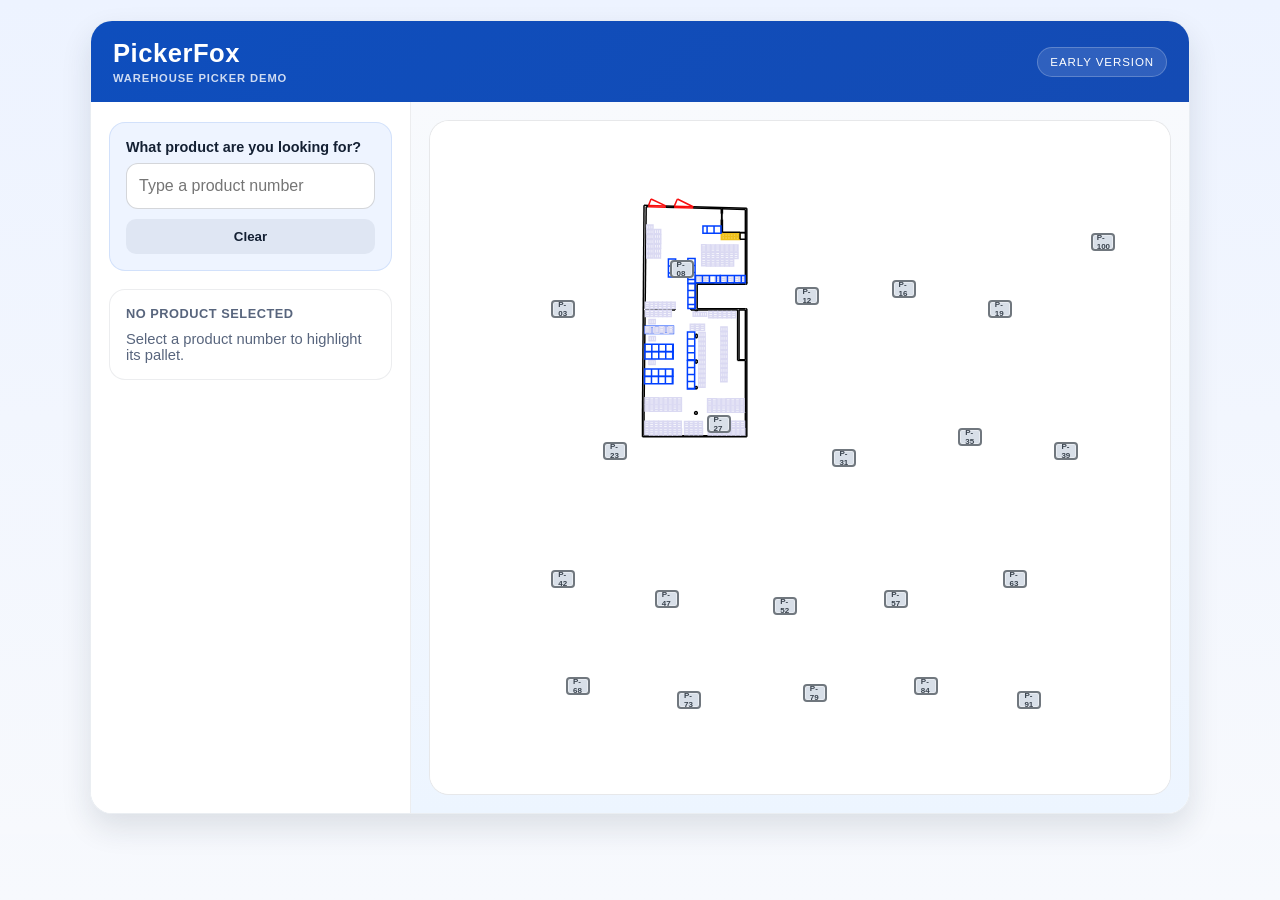
==== commit a5169f23: "Restore the first working PickerFox demo version with floorplan and pallet search markers" ====
--- a/index.html
+++ b/index.html
@@ -12,7 +12,9 @@
         --text: #142033;
         --muted: #58657d;
         --primary: #0f5bd8;
+        --primary-soft: rgba(15, 91, 216, 0.12);
         --danger: #e53935;
+        --danger-soft: rgba(229, 57, 53, 0.16);
         --neutral: #dfe6f3;
         --shadow: 0 14px 30px rgba(28, 39, 58, 0.12);
       }
@@ -80,7 +82,7 @@
 
       .content {
         display: grid;
-        grid-template-columns: 300px minmax(0, 1fr);
+        grid-template-columns: 320px minmax(0, 1fr);
       }
 
       .sidebar {
@@ -104,7 +106,13 @@
         color: var(--text);
       }
 
-      input {
+      .input-wrap {
+        display: flex;
+        flex-direction: column;
+        gap: 10px;
+      }
+
+      input, select {
         width: 100%;
         min-height: 46px;
         border-radius: 12px;
@@ -115,9 +123,58 @@
         background: #fff;
       }
 
-      input:focus {
+      input:focus, select:focus {
         outline: 3px solid rgba(15, 91, 216, 0.18);
         border-color: var(--primary);
+      }
+
+      .clear-btn {
+        appearance: none;
+        border: none;
+        background: var(--neutral);
+        color: var(--text);
+        padding: 10px 14px;
+        font-weight: 700;
+        border-radius: 10px;
+        cursor: pointer;
+      }
+
+      .result-card {
+        margin-top: 18px;
+        background: var(--panel);
+        border: 1px solid rgba(20, 32, 51, 0.08);
+        border-radius: 16px;
+        padding: 16px;
+      }
+
+      .status {
+        font-size: 0.8rem;
+        font-weight: 700;
+        color: var(--muted);
+        letter-spacing: 0.04em;
+        text-transform: uppercase;
+      }
+
+      .result {
+        margin-top: 10px;
+        display: grid;
+        gap: 8px;
+      }
+
+      .result strong {
+        font-size: 1.5rem;
+      }
+
+      .result .meta {
+        color: var(--muted);
+        font-size: 0.92rem;
+      }
+
+      .result.not-found {
+        background: var(--danger-soft);
+        border: 1px solid rgba(229,57,53,0.18);
+        border-radius: 12px;
+        padding: 12px 14px;
       }
 
       .map-panel {
@@ -143,11 +200,43 @@
         background: #fff;
       }
 
-      .search-hint {
-        margin-top: 12px;
-        color: var(--muted);
-        font-size: 0.9rem;
-        line-height: 1.5;
+      .pallet-layer {
+        position: absolute;
+        inset: 0;
+      }
+
+      .pallet {
+        position: absolute;
+        width: 24px;
+        height: 18px;
+        border-radius: 4px;
+        border: 2px solid rgba(44, 50, 58, 0.6);
+        background: #d8dfe8;
+        transform: translate(-50%, -50%);
+        box-shadow: inset 0 0 0 1px rgba(255,255,255,0.4);
+        transition: transform 0.15s ease, background 0.15s ease, box-shadow 0.15s ease;
+      }
+
+      .pallet::after {
+        content: attr(data-code);
+        position: absolute;
+        left: 50%;
+        top: 50%;
+        transform: translate(-50%, -50%);
+        font-size: 8px;
+        font-weight: 700;
+        color: rgba(18, 27, 39, 0.8);
+      }
+
+      .pallet.selected {
+        background: var(--danger);
+        border-color: rgba(102, 14, 13, 0.9);
+        box-shadow: 0 0 0 5px rgba(229,57,53,0.18), 0 0 18px rgba(229,57,53,0.56);
+        transform: translate(-50%, -50%) scale(1.22);
+      }
+
+      .pallet.selected::after {
+        color: #fff;
       }
 
       @media (max-width: 820px) {
@@ -173,16 +262,32 @@
           PickerFox
           <small>Warehouse picker demo</small>
         </div>
-        <div class="demo-label">Floorplan</div>
+        <div class="demo-label">Early version</div>
       </div>
 
       <div class="content">
         <aside class="sidebar">
           <div class="search-card">
-            <label for="searchInput">Find a location</label>
-            <input id="searchInput" type="text" placeholder="Search aisle, rack or zone" />
-            <div class="search-hint">
-              This demo focuses on the warehouse map and the search field only.
+            <label for="productInput">What product are you looking for?</label>
+            <div class="input-wrap">
+              <input
+                id="productInput"
+                type="number"
+                min="0"
+                max="100"
+                step="1"
+                placeholder="Type a product number"
+                list="productOptions"
+              />
+              <datalist id="productOptions"></datalist>
+              <button class="clear-btn" id="clearBtn" type="button">Clear</button>
+            </div>
+          </div>
+
+          <div class="result-card">
+            <div id="status" class="status">No product selected</div>
+            <div id="result" class="result">
+              <div class="meta">Select a product number to highlight its pallet.</div>
             </div>
           </div>
         </aside>
@@ -190,18 +295,127 @@
         <main class="map-panel">
           <div class="map-shell">
             <img src="./floorplan_racks_pallets.svg" alt="Warehouse floorplan" />
+            <div id="palletLayer" class="pallet-layer" aria-live="polite"></div>
           </div>
         </main>
       </div>
     </div>
 
     <script>
-      const input = document.getElementById('searchInput');
-
+      const maxProductNumber = 100;
+      const productMap = [
+        { product: 3, pallet: 'P-03', x: 18, y: 28 },
+        { product: 8, pallet: 'P-08', x: 34, y: 22 },
+        { product: 12, pallet: 'P-12', x: 51, y: 26 },
+        { product: 16, pallet: 'P-16', x: 64, y: 25 },
+        { product: 19, pallet: 'P-19', x: 77, y: 28 },
+        { product: 23, pallet: 'P-23', x: 25, y: 49 },
+        { product: 27, pallet: 'P-27', x: 39, y: 45 },
+        { product: 31, pallet: 'P-31', x: 56, y: 50 },
+        { product: 35, pallet: 'P-35', x: 73, y: 47 },
+        { product: 39, pallet: 'P-39', x: 86, y: 49 },
+        { product: 42, pallet: 'P-42', x: 18, y: 68 },
+        { product: 47, pallet: 'P-47', x: 32, y: 71 },
+        { product: 52, pallet: 'P-52', x: 48, y: 72 },
+        { product: 57, pallet: 'P-57', x: 63, y: 71 },
+        { product: 63, pallet: 'P-63', x: 79, y: 68 },
+        { product: 68, pallet: 'P-68', x: 20, y: 84 },
+        { product: 73, pallet: 'P-73', x: 35, y: 86 },
+        { product: 79, pallet: 'P-79', x: 52, y: 85 },
+        { product: 84, pallet: 'P-84', x: 67, y: 84 },
+        { product: 91, pallet: 'P-91', x: 81, y: 86 },
+        { product: 100, pallet: 'P-100', x: 91, y: 18 }
+      ];
+
+      const productLookup = new Map(productMap.map(item => [item.product, item]));
+
+      const input = document.getElementById('productInput');
+      const datalist = document.getElementById('productOptions');
+      const result = document.getElementById('result');
+      const status = document.getElementById('status');
+      const palletLayer = document.getElementById('palletLayer');
+      const clearBtn = document.getElementById('clearBtn');
+
+      function buildDatalist() {
+        for (let i = 0; i <= maxProductNumber; i++) {
+          const option = document.createElement('option');
+          option.value = String(i);
+          datalist.appendChild(option);
+        }
+      }
+
+      function createPalletMarkers() {
+        productMap.forEach((entry) => {
+          const marker = document.createElement('div');
+          marker.className = 'pallet';
+          marker.dataset.code = entry.pallet;
+          marker.style.left = `${entry.x}%`;
+          marker.style.top = `${entry.y}%`;
+          marker.dataset.product = String(entry.product);
+          marker.title = `Product ${entry.product} / Pallet ${entry.pallet}`;
+          palletLayer.appendChild(marker);
+        });
+      }
+
+      function setSelection(productNumber) {
+        const markers = [...document.querySelectorAll('.pallet')];
+        const selected = markers.find((marker) => Number(marker.dataset.product) === Number(productNumber));
+
+        markers.forEach((marker) => marker.classList.remove('selected'));
+
+        if (!selected) {
+          status.textContent = 'No match found';
+          result.className = 'result not-found';
+          result.innerHTML = `
+            <div><strong>Product ${productNumber}</strong></div>
+            <div class="meta">No pallet is assigned to this product in the demo.</div>
+          `;
+          return;
+        }
+
+        selected.classList.add('selected');
+
+        const item = productLookup.get(Number(productNumber));
+        status.textContent = 'Product found';
+        result.className = 'result';
+        result.innerHTML = `
+          <div><strong>${item.product}</strong></div>
+          <div class="meta">Pallet: ${item.pallet}</div>
+          <div class="meta">Location: highlighted on the floorplan</div>
+        `;
+      }
+
+      function handleSearch() {
+        const value = Number(input.value);
+        if (!Number.isInteger(value) || value < 0 || value > maxProductNumber) {
+          status.textContent = 'No product selected';
+          result.className = 'result';
+          result.innerHTML = '<div class="meta">Select a product number to highlight its pallet.</div>';
+          return;
+        }
+        setSelection(value);
+      }
+
+      input.addEventListener('change', handleSearch);
       input.addEventListener('input', () => {
-        const value = input.value.trim();
-        input.style.borderColor = value ? '#0f5bd8' : 'rgba(20, 32, 51, 0.18)';
+        if (input.value === '') {
+          status.textContent = 'No product selected';
+          result.className = 'result';
+          result.innerHTML = '<div class="meta">Select a product number to highlight its pallet.</div>';
+          document.querySelectorAll('.pallet').forEach((el) => el.classList.remove('selected'));
+        }
       });
+
+      clearBtn.addEventListener('click', () => {
+        input.value = '';
+        document.querySelectorAll('.pallet').forEach((el) => el.classList.remove('selected'));
+        status.textContent = 'No product selected';
+        result.className = 'result';
+        result.innerHTML = '<div class="meta">Select a product number to highlight its pallet.</div>';
+      });
+
+      buildDatalist();
+      createPalletMarkers();
     </script>
   </body>
 </html>
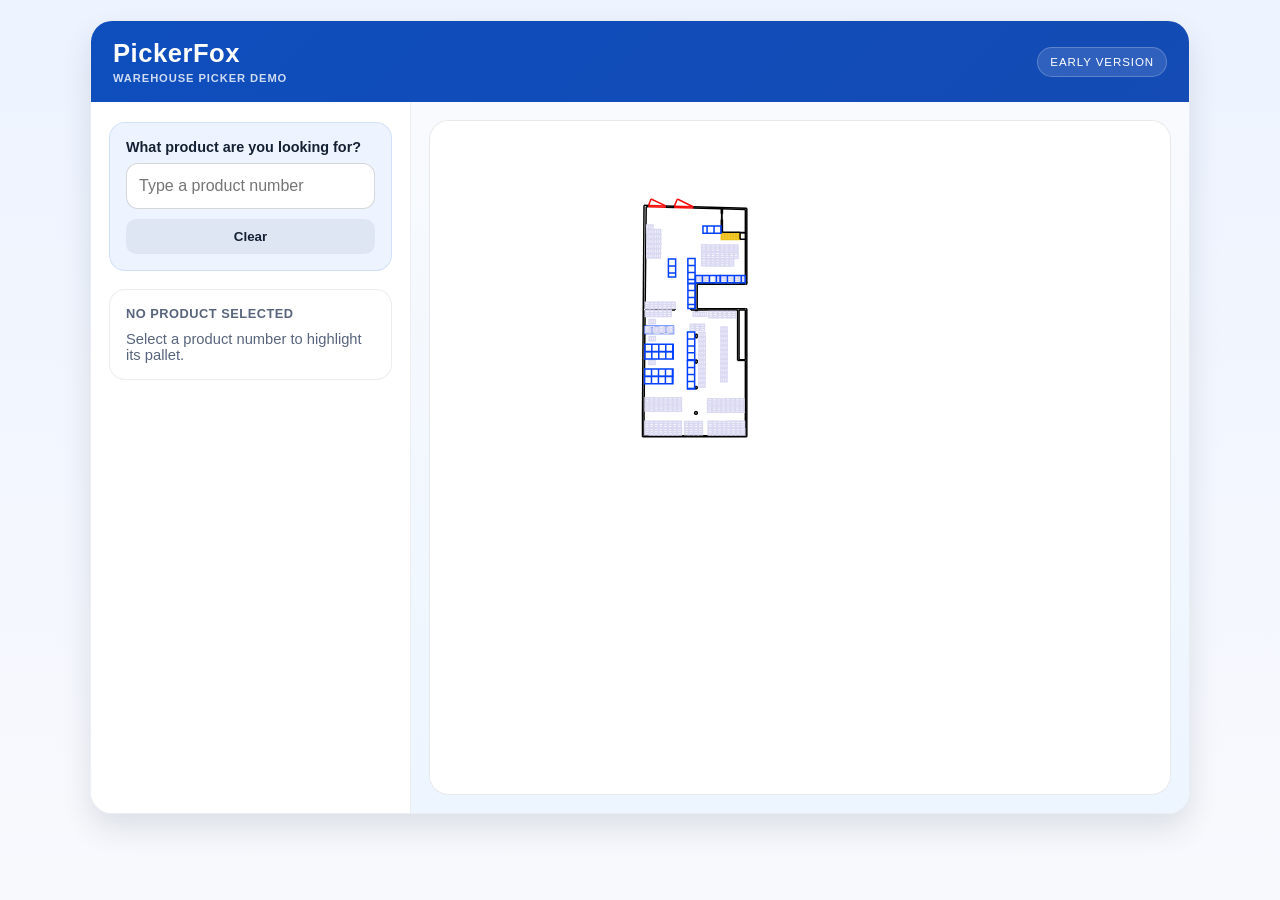
==== commit 0224cebd: "Remove demo product data from index.html" ====
--- a/index.html
+++ b/index.html
@@ -303,30 +303,7 @@
 
     <script>
       const maxProductNumber = 100;
-      const productMap = [
-        { product: 3, pallet: 'P-03', x: 18, y: 28 },
-        { product: 8, pallet: 'P-08', x: 34, y: 22 },
-        { product: 12, pallet: 'P-12', x: 51, y: 26 },
-        { product: 16, pallet: 'P-16', x: 64, y: 25 },
-        { product: 19, pallet: 'P-19', x: 77, y: 28 },
-        { product: 23, pallet: 'P-23', x: 25, y: 49 },
-        { product: 27, pallet: 'P-27', x: 39, y: 45 },
-        { product: 31, pallet: 'P-31', x: 56, y: 50 },
-        { product: 35, pallet: 'P-35', x: 73, y: 47 },
-        { product: 39, pallet: 'P-39', x: 86, y: 49 },
-        { product: 42, pallet: 'P-42', x: 18, y: 68 },
-        { product: 47, pallet: 'P-47', x: 32, y: 71 },
-        { product: 52, pallet: 'P-52', x: 48, y: 72 },
-        { product: 57, pallet: 'P-57', x: 63, y: 71 },
-        { product: 63, pallet: 'P-63', x: 79, y: 68 },
-        { product: 68, pallet: 'P-68', x: 20, y: 84 },
-        { product: 73, pallet: 'P-73', x: 35, y: 86 },
-        { product: 79, pallet: 'P-79', x: 52, y: 85 },
-        { product: 84, pallet: 'P-84', x: 67, y: 84 },
-        { product: 91, pallet: 'P-91', x: 81, y: 86 },
-        { product: 100, pallet: 'P-100', x: 91, y: 18 }
-      ];
-
+      const productMap = [];
       const productLookup = new Map(productMap.map(item => [item.product, item]));
 
       const input = document.getElementById('productInput');
@@ -337,24 +314,11 @@
       const clearBtn = document.getElementById('clearBtn');
 
       function buildDatalist() {
-        for (let i = 0; i <= maxProductNumber; i++) {
-          const option = document.createElement('option');
-          option.value = String(i);
-          datalist.appendChild(option);
-        }
+        datalist.innerHTML = '';
       }
 
       function createPalletMarkers() {
-        productMap.forEach((entry) => {
-          const marker = document.createElement('div');
-          marker.className = 'pallet';
-          marker.dataset.code = entry.pallet;
-          marker.style.left = `${entry.x}%`;
-          marker.style.top = `${entry.y}%`;
-          marker.dataset.product = String(entry.product);
-          marker.title = `Product ${entry.product} / Pallet ${entry.pallet}`;
-          palletLayer.appendChild(marker);
-        });
+        palletLayer.innerHTML = '';
       }
 
       function setSelection(productNumber) {
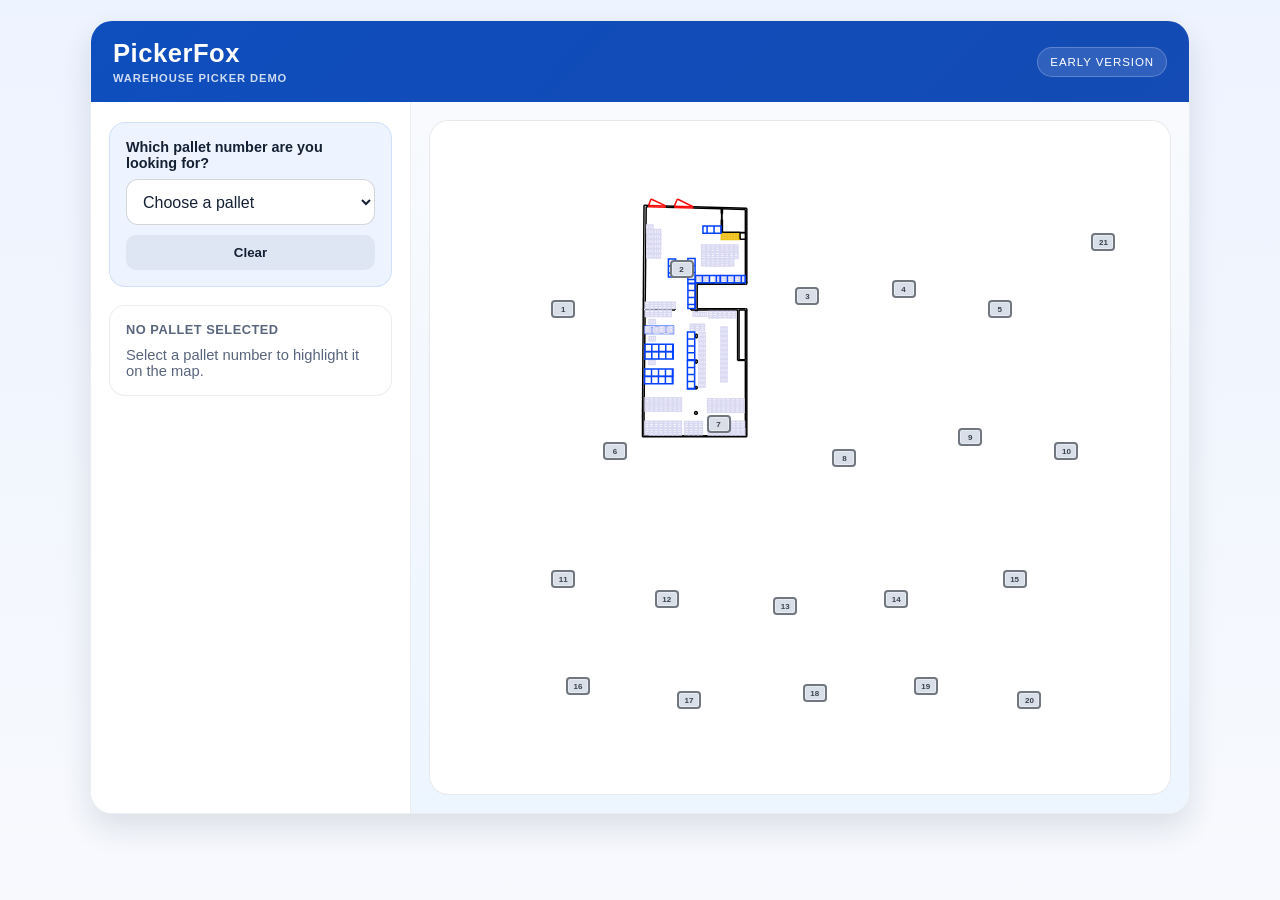
==== commit f29baa37: "Add simple pallet-number dropdown and red highlight selection" ====
--- a/index.html
+++ b/index.html
@@ -112,7 +112,7 @@
         gap: 10px;
       }
 
-      input, select {
+      select {
         width: 100%;
         min-height: 46px;
         border-radius: 12px;
@@ -123,7 +123,7 @@
         background: #fff;
       }
 
-      input:focus, select:focus {
+      select:focus {
         outline: 3px solid rgba(15, 91, 216, 0.18);
         border-color: var(--primary);
       }
@@ -168,13 +168,6 @@
       .result .meta {
         color: var(--muted);
         font-size: 0.92rem;
-      }
-
-      .result.not-found {
-        background: var(--danger-soft);
-        border: 1px solid rgba(229,57,53,0.18);
-        border-radius: 12px;
-        padding: 12px 14px;
       }
 
       .map-panel {
@@ -218,7 +211,7 @@
       }
 
       .pallet::after {
-        content: attr(data-code);
+        content: attr(data-number);
         position: absolute;
         left: 50%;
         top: 50%;
@@ -268,26 +261,19 @@
       <div class="content">
         <aside class="sidebar">
           <div class="search-card">
-            <label for="productInput">What product are you looking for?</label>
+            <label for="palletSelect">Which pallet number are you looking for?</label>
             <div class="input-wrap">
-              <input
-                id="productInput"
-                type="number"
-                min="0"
-                max="100"
-                step="1"
-                placeholder="Type a product number"
-                list="productOptions"
-              />
-              <datalist id="productOptions"></datalist>
+              <select id="palletSelect">
+                <option value="">Choose a pallet</option>
+              </select>
               <button class="clear-btn" id="clearBtn" type="button">Clear</button>
             </div>
           </div>
 
           <div class="result-card">
-            <div id="status" class="status">No product selected</div>
+            <div id="status" class="status">No pallet selected</div>
             <div id="result" class="result">
-              <div class="meta">Select a product number to highlight its pallet.</div>
+              <div class="meta">Select a pallet number to highlight it on the map.</div>
             </div>
           </div>
         </aside>
@@ -302,83 +288,107 @@
     </div>
 
     <script>
-      const maxProductNumber = 100;
-      const productMap = [];
-      const productLookup = new Map(productMap.map(item => [item.product, item]));
-
-      const input = document.getElementById('productInput');
-      const datalist = document.getElementById('productOptions');
+      const palletMap = [
+        { number: 1, pallet: 'P-01', x: 18, y: 28 },
+        { number: 2, pallet: 'P-02', x: 34, y: 22 },
+        { number: 3, pallet: 'P-03', x: 51, y: 26 },
+        { number: 4, pallet: 'P-04', x: 64, y: 25 },
+        { number: 5, pallet: 'P-05', x: 77, y: 28 },
+        { number: 6, pallet: 'P-06', x: 25, y: 49 },
+        { number: 7, pallet: 'P-07', x: 39, y: 45 },
+        { number: 8, pallet: 'P-08', x: 56, y: 50 },
+        { number: 9, pallet: 'P-09', x: 73, y: 47 },
+        { number: 10, pallet: 'P-10', x: 86, y: 49 },
+        { number: 11, pallet: 'P-11', x: 18, y: 68 },
+        { number: 12, pallet: 'P-12', x: 32, y: 71 },
+        { number: 13, pallet: 'P-13', x: 48, y: 72 },
+        { number: 14, pallet: 'P-14', x: 63, y: 71 },
+        { number: 15, pallet: 'P-15', x: 79, y: 68 },
+        { number: 16, pallet: 'P-16', x: 20, y: 84 },
+        { number: 17, pallet: 'P-17', x: 35, y: 86 },
+        { number: 18, pallet: 'P-18', x: 52, y: 85 },
+        { number: 19, pallet: 'P-19', x: 67, y: 84 },
+        { number: 20, pallet: 'P-20', x: 81, y: 86 },
+        { number: 21, pallet: 'P-21', x: 91, y: 18 }
+      ];
+
+      const palletLookup = new Map(palletMap.map(item => [item.number, item]));
+
+      const select = document.getElementById('palletSelect');
       const result = document.getElementById('result');
       const status = document.getElementById('status');
       const palletLayer = document.getElementById('palletLayer');
       const clearBtn = document.getElementById('clearBtn');
 
-      function buildDatalist() {
-        datalist.innerHTML = '';
+      function buildPalletOptions() {
+        palletMap.forEach((entry) => {
+          const option = document.createElement('option');
+          option.value = String(entry.number);
+          option.textContent = `Pallet ${entry.number}`;
+          select.appendChild(option);
+        });
       }
 
       function createPalletMarkers() {
-        palletLayer.innerHTML = '';
-      }
-
-      function setSelection(productNumber) {
+        palletMap.forEach((entry) => {
+          const marker = document.createElement('div');
+          marker.className = 'pallet';
+          marker.dataset.number = String(entry.number);
+          marker.dataset.pallet = entry.pallet;
+          marker.style.left = `${entry.x}%`;
+          marker.style.top = `${entry.y}%`;
+          marker.title = `Pallet ${entry.number} / ${entry.pallet}`;
+          palletLayer.appendChild(marker);
+        });
+      }
+
+      function setSelection(selectedNumber) {
         const markers = [...document.querySelectorAll('.pallet')];
-        const selected = markers.find((marker) => Number(marker.dataset.product) === Number(productNumber));
+        const selected = markers.find((marker) => Number(marker.dataset.number) === Number(selectedNumber));
 
         markers.forEach((marker) => marker.classList.remove('selected'));
 
         if (!selected) {
-          status.textContent = 'No match found';
-          result.className = 'result not-found';
-          result.innerHTML = `
-            <div><strong>Product ${productNumber}</strong></div>
-            <div class="meta">No pallet is assigned to this product in the demo.</div>
-          `;
+          status.textContent = 'No pallet selected';
+          result.className = 'result';
+          result.innerHTML = '<div class="meta">Select a pallet number to highlight it on the map.</div>';
           return;
         }
 
         selected.classList.add('selected');
 
-        const item = productLookup.get(Number(productNumber));
-        status.textContent = 'Product found';
+        const item = palletLookup.get(Number(selectedNumber));
+        status.textContent = 'Pallet found';
         result.className = 'result';
         result.innerHTML = `
-          <div><strong>${item.product}</strong></div>
-          <div class="meta">Pallet: ${item.pallet}</div>
+          <div><strong>Pallet ${item.number}</strong></div>
+          <div class="meta">Code: ${item.pallet}</div>
           <div class="meta">Location: highlighted on the floorplan</div>
         `;
       }
 
-      function handleSearch() {
-        const value = Number(input.value);
-        if (!Number.isInteger(value) || value < 0 || value > maxProductNumber) {
-          status.textContent = 'No product selected';
+      select.addEventListener('change', (event) => {
+        const value = event.target.value;
+        if (!value) {
+          document.querySelectorAll('.pallet').forEach((el) => el.classList.remove('selected'));
+          status.textContent = 'No pallet selected';
           result.className = 'result';
-          result.innerHTML = '<div class="meta">Select a product number to highlight its pallet.</div>';
+          result.innerHTML = '<div class="meta">Select a pallet number to highlight it on the map.</div>';
           return;
         }
-        setSelection(value);
-      }
-
-      input.addEventListener('change', handleSearch);
-      input.addEventListener('input', () => {
-        if (input.value === '') {
-          status.textContent = 'No product selected';
-          result.className = 'result';
-          result.innerHTML = '<div class="meta">Select a product number to highlight its pallet.</div>';
-          document.querySelectorAll('.pallet').forEach((el) => el.classList.remove('selected'));
-        }
+
+        setSelection(Number(value));
       });
 
       clearBtn.addEventListener('click', () => {
-        input.value = '';
+        select.value = '';
         document.querySelectorAll('.pallet').forEach((el) => el.classList.remove('selected'));
-        status.textContent = 'No product selected';
+        status.textContent = 'No pallet selected';
         result.className = 'result';
-        result.innerHTML = '<div class="meta">Select a product number to highlight its pallet.</div>';
+        result.innerHTML = '<div class="meta">Select a pallet number to highlight it on the map.</div>';
       });
 
-      buildDatalist();
+      buildPalletOptions();
       createPalletMarkers();
     </script>
   </body>
